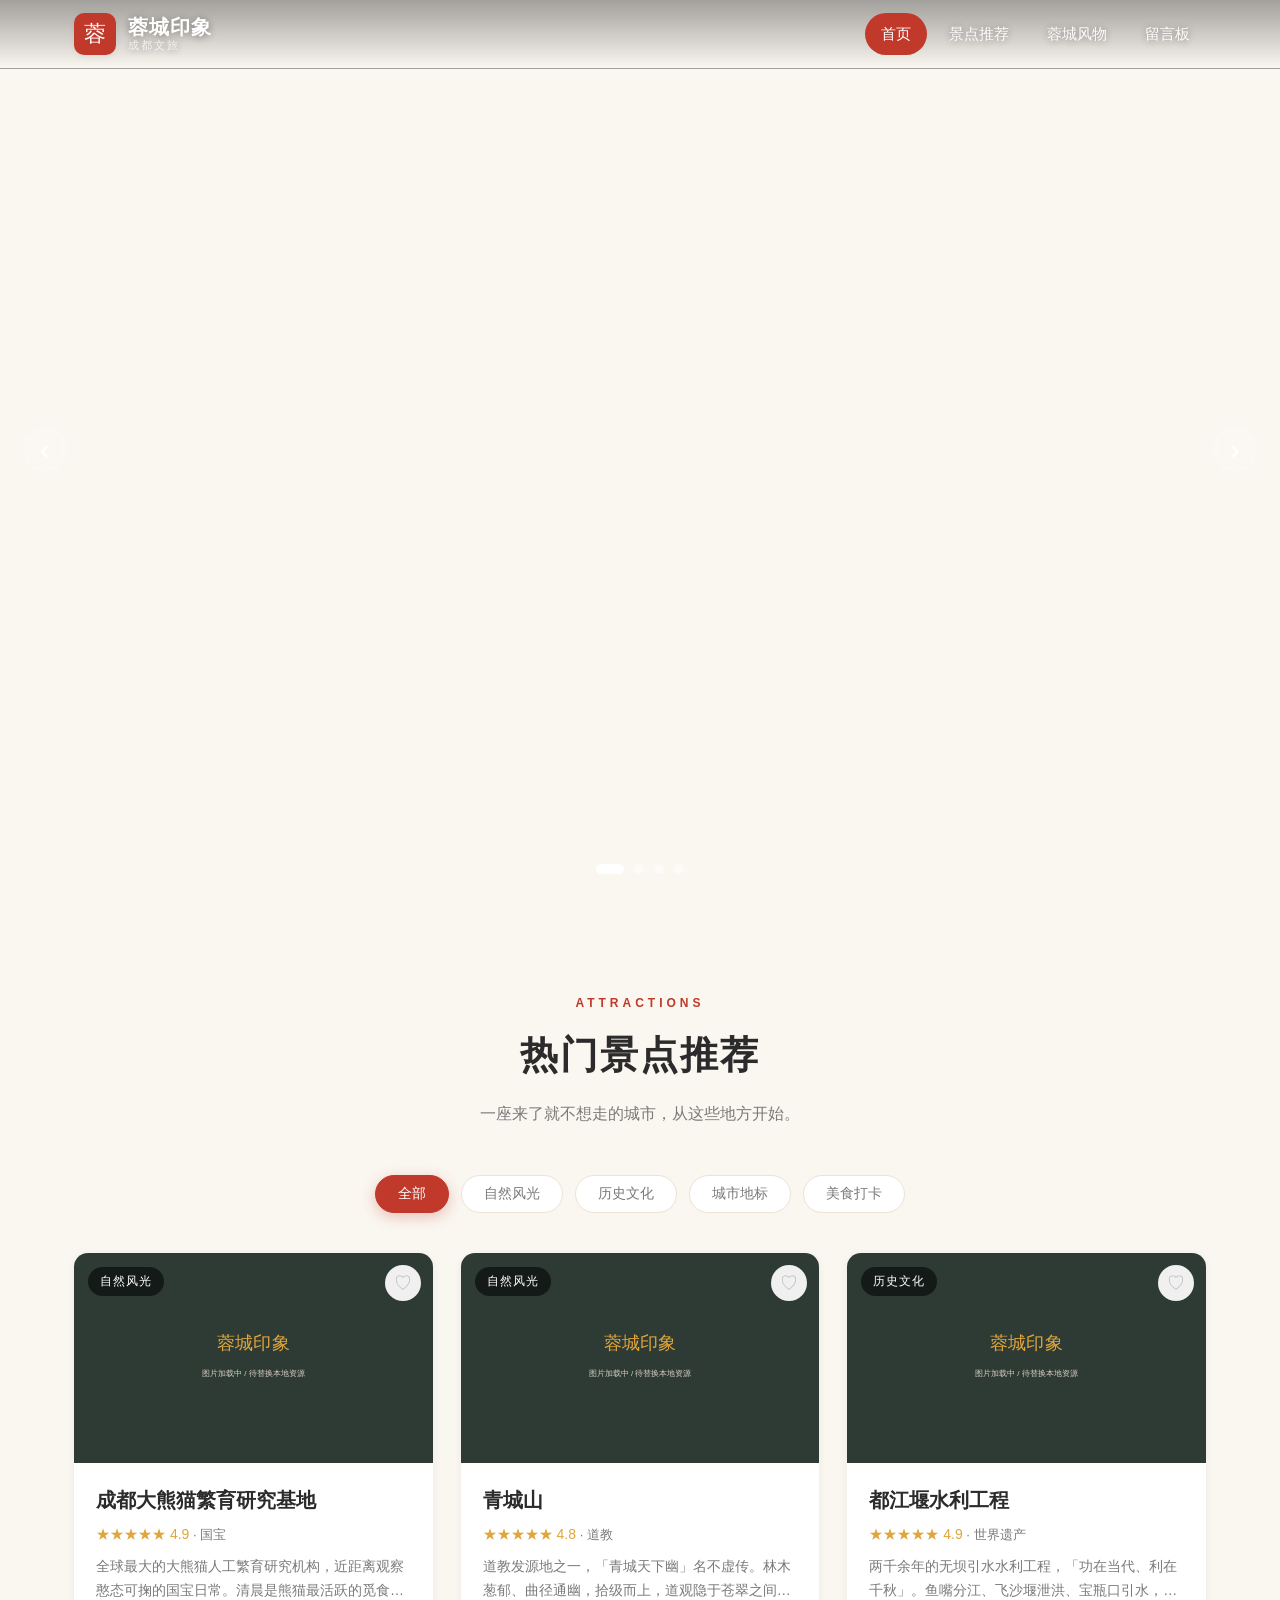
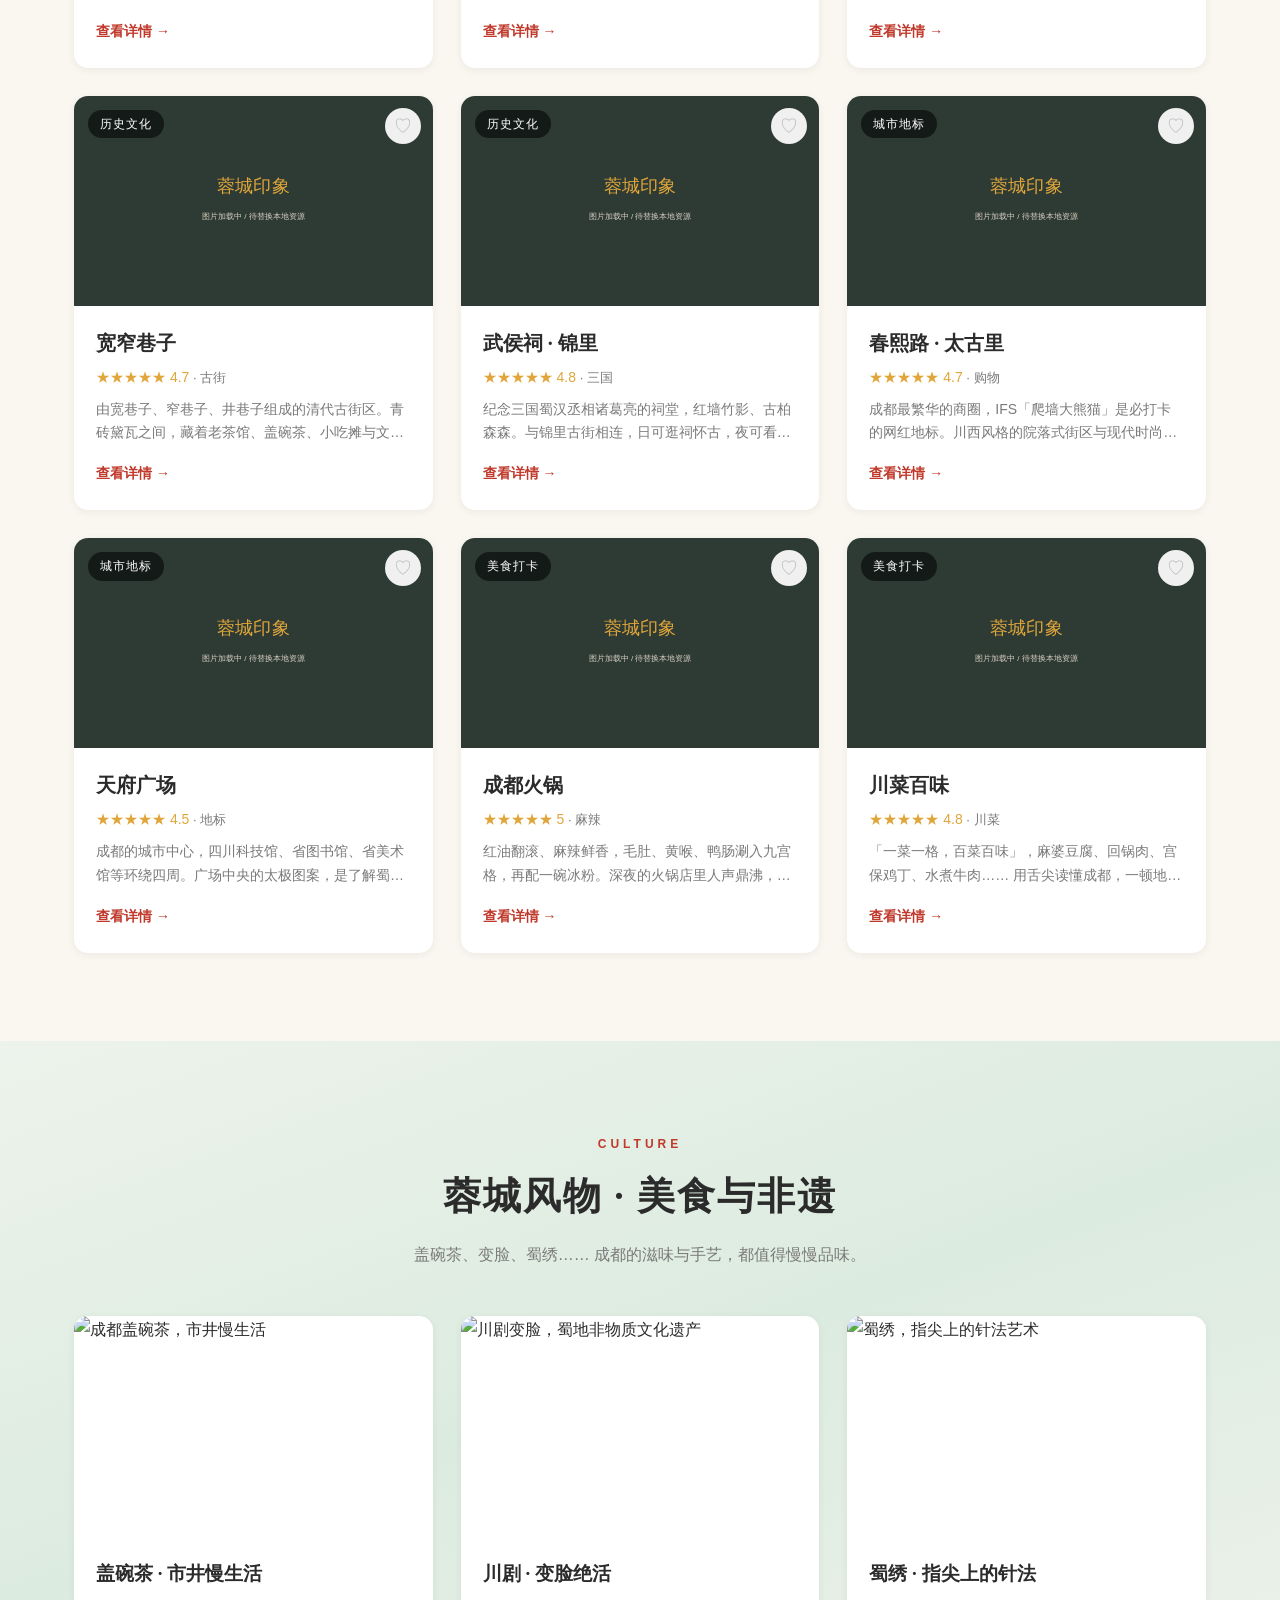
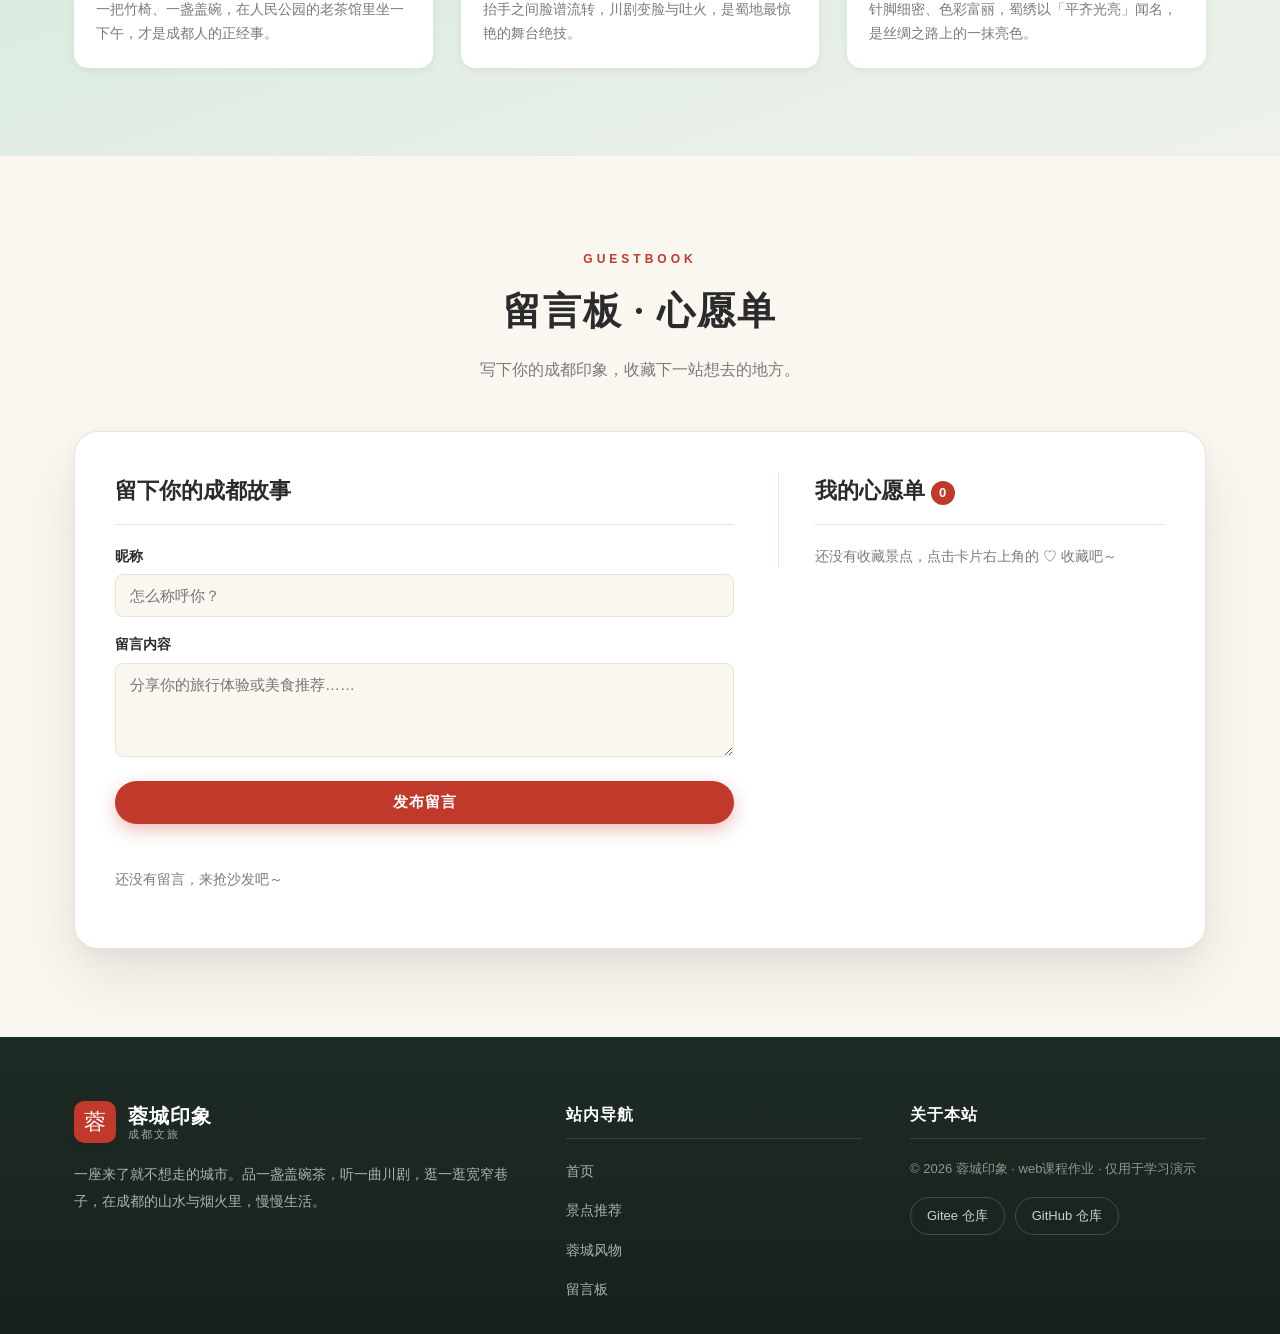
==== index.html @ 2c663677 "feat: 完成成都文旅探索网站全部功能 - HTML5 语义化骨架、全屏轮播、景点筛选、留言板区块 - CSS：变量 / Flexbox / Grid / @media 768px 响应式 / 悬停" ====
<!DOCTYPE html>
<html lang="zh-CN">
<head>
  <meta charset="UTF-8">
  <meta name="viewport" content="width=device-width, initial-scale=1.0">
  <meta name="description" content="成都文旅探索网站：一座来了就不想走的城市。景点推荐、蓉城风物、留言板与心愿单。">
  <title>蓉城印象 · 成都文旅探索</title>
  <link rel="stylesheet" href="css/style.css">
</head>
<body>

  <!-- ============ 页头 / 导航 ============ -->
  <header class="site-header">
    <div class="container header-inner">
      <a class="logo" href="#home">
        <span class="logo-mark">蓉</span>
        <span class="logo-text">蓉城印象<small>成都文旅</small></span>
      </a>

      <button class="nav-toggle" id="navToggle" aria-label="展开导航" aria-expanded="false">
        <span></span><span></span><span></span>
      </button>

      <nav class="site-nav" id="siteNav" aria-label="主导航">
        <ul class="nav-links">
          <li><a href="#home" class="nav-link active">首页</a></li>
          <li><a href="#attractions" class="nav-link">景点推荐</a></li>
          <li><a href="#culture" class="nav-link">蓉城风物</a></li>
          <li><a href="#guestbook" class="nav-link">留言板</a></li>
        </ul>
      </nav>
    </div>
  </header>

  <main>
    <!-- ============ 首页轮播图 ============ -->
    <section class="hero" id="home" aria-label="首页轮播">
      <div class="carousel" id="carousel">
        <div class="carousel-track" id="carouselTrack">

          <figure class="carousel-slide">
            <img src="https://images.unsplash.com/photo-1519681393784-d120267933ba?auto=format&fit=crop&w=1600&q=80" alt="巍峨雪山下的成都城市夜景">
            <figcaption class="carousel-caption">
              <span class="carousel-kicker">天府之国 · 雪山下的公园城市</span>
              <h2 class="carousel-title">雪山下的公园城市</h2>
              <p class="carousel-desc">推开窗是千年雪山，走出门是烟火人间。</p>
              <a href="#attractions" class="btn btn-primary">开始探索</a>
            </figcaption>
          </figure>

          <figure class="carousel-slide">
            <img src="https://images.unsplash.com/photo-1501785888041-af3ef285b470?auto=format&fit=crop&w=1600&q=80" alt="都江堰青城山的高山湖泊与葱郁山林">
            <figcaption class="carousel-caption">
              <span class="carousel-kicker">山水天府 · 都江堰 · 青城山</span>
              <h2 class="carousel-title">山水之间的千年智慧</h2>
              <p class="carousel-desc">都江堰泽被千里，青城山幽甲天下。</p>
              <a href="#attractions" class="btn btn-primary">查看景点</a>
            </figcaption>
          </figure>

          <figure class="carousel-slide">
            <img src="https://images.unsplash.com/photo-1477959858617-67f85cf4f1df?auto=format&fit=crop&w=1600&q=80" alt="现代成都都市天际线与林立高楼">
            <figcaption class="carousel-caption">
              <span class="carousel-kicker">现代都市 · 春熙路 · 太古里</span>
              <h2 class="carousel-title">传统与摩登的交汇</h2>
              <p class="carousel-desc">川西院落与玻璃幕墙，在一条街上相映成趣。</p>
              <a href="#culture" class="btn btn-primary">感受蓉城风物</a>
            </figcaption>
          </figure>

          <figure class="carousel-slide">
            <img src="https://images.unsplash.com/photo-1504674900247-0877df9cc836?auto=format&fit=crop&w=1600&q=80" alt="成都美食，麻辣鲜香的川菜盛宴">
            <figcaption class="carousel-caption">
              <span class="carousel-kicker">舌尖成都 · 火锅 · 川菜</span>
              <h2 class="carousel-title">麻辣鲜香，人间至味</h2>
              <p class="carousel-desc">一顿火锅，读懂一座城的热情。</p>
              <a href="#attractions" class="btn btn-primary">品味美食</a>
            </figcaption>
          </figure>

        </div>

        <button class="carousel-arrow prev" id="carouselPrev" aria-label="上一张">‹</button>
        <button class="carousel-arrow next" id="carouselNext" aria-label="下一张">›</button>
        <div class="carousel-dots" id="carouselDots" role="tablist" aria-label="轮播指示"></div>
      </div>
    </section>

    <!-- ============ 景点推荐（分类筛选） ============ -->
    <section class="attractions section" id="attractions">
      <div class="container">
        <div class="section-head reveal">
          <span class="section-eyebrow">ATTRACTIONS</span>
          <h2 class="section-title">热门景点推荐</h2>
          <p class="section-sub">一座来了就不想走的城市，从这些地方开始。</p>
        </div>

        <div class="filter-bar reveal" id="filterBar" role="group" aria-label="景点分类筛选">
          <button class="filter-btn active" data-filter="all">全部</button>
          <button class="filter-btn" data-filter="nature">自然风光</button>
          <button class="filter-btn" data-filter="history">历史文化</button>
          <button class="filter-btn" data-filter="landmark">城市地标</button>
          <button class="filter-btn" data-filter="food">美食打卡</button>
        </div>

        <div class="cards-grid" id="cardsGrid"><!-- 景点卡片由 JS 动态渲染 --></div>
      </div>
    </section>

    <!-- ============ 蓉城风物（美食 · 非遗） ============ -->
    <section class="culture section" id="culture">
      <div class="container">
        <div class="section-head reveal">
          <span class="section-eyebrow">CULTURE</span>
          <h2 class="section-title">蓉城风物 · 美食与非遗</h2>
          <p class="section-sub">盖碗茶、变脸、蜀绣…… 成都的滋味与手艺，都值得慢慢品味。</p>
        </div>

        <div class="culture-grid">
          <article class="culture-card reveal">
            <div class="culture-card-img">
              <img src="https://images.unsplash.com/photo-1544787219-7f47ccb76574?auto=format&fit=crop&w=800&q=80" alt="成都盖碗茶，市井慢生活">
            </div>
            <div class="culture-card-body">
              <h3>盖碗茶 · 市井慢生活</h3>
              <p>一把竹椅、一盏盖碗，在人民公园的老茶馆里坐一下午，才是成都人的正经事。</p>
            </div>
          </article>

          <article class="culture-card reveal">
            <div class="culture-card-img">
              <img src="https://images.unsplash.com/photo-1524169358666-79f22534bc6e?auto=format&fit=crop&w=800&q=80" alt="川剧变脸，蜀地非物质文化遗产">
            </div>
            <div class="culture-card-body">
              <h3>川剧 · 变脸绝活</h3>
              <p>抬手之间脸谱流转，川剧变脸与吐火，是蜀地最惊艳的舞台绝技。</p>
            </div>
          </article>

          <article class="culture-card reveal">
            <div class="culture-card-img">
              <img src="https://images.unsplash.com/photo-1528459801416-a9e53bbf4e17?auto=format&fit=crop&w=800&q=80" alt="蜀绣，指尖上的针法艺术">
            </div>
            <div class="culture-card-body">
              <h3>蜀绣 · 指尖上的针法</h3>
              <p>针脚细密、色彩富丽，蜀绣以「平齐光亮」闻名，是丝绸之路上的一抹亮色。</p>
            </div>
          </article>
        </div>
      </div>
    </section>

    <!-- ============ 留言板 & 心愿单 ============ -->
    <section class="guestbook section" id="guestbook">
      <div class="container">
        <div class="section-head reveal">
          <span class="section-eyebrow">GUESTBOOK</span>
          <h2 class="section-title">留言板 · 心愿单</h2>
          <p class="section-sub">写下你的成都印象，收藏下一站想去的地方。</p>
        </div>

        <div class="guestbook-card reveal">
        <div class="guestbook-grid">
          <!-- 留言板 -->
          <div class="guestbook-form-panel">
            <h3 class="panel-title">留下你的成都故事</h3>
            <form class="message-form" id="messageForm" novalidate>
              <div class="form-field">
                <label for="msgName">昵称</label>
                <input type="text" id="msgName" name="name" maxlength="16" placeholder="怎么称呼你？" required>
              </div>
              <div class="form-field">
                <label for="msgContent">留言内容</label>
                <textarea id="msgContent" name="content" rows="4" maxlength="200" placeholder="分享你的旅行体验或美食推荐……" required></textarea>
              </div>
              <button type="submit" class="btn btn-primary btn-block">发布留言</button>
            </form>

            <ul class="message-list" id="messageList"><!-- 留言由 JS 渲染 --></ul>
          </div>

          <!-- 心愿单 -->
          <aside class="wishlist-panel">
            <h3 class="panel-title">我的心愿单 <span class="wish-count" id="wishCount">0</span></h3>
            <p class="wish-empty" id="wishEmpty">还没有收藏景点，点击卡片右上角的 ♡ 收藏吧～</p>
            <ul class="wishlist-list" id="wishlistList"></ul>
          </aside>
        </div>
        </div>
      </div>
    </section>
  </main>

  <!-- ============ 页脚（三列 · 深墨绿） ============ -->
  <footer class="site-footer">
    <div class="container footer-grid">
      <!-- ① 左：品牌 Logo + 文化寄语 -->
      <div class="footer-col footer-brand">
        <a class="logo" href="#home">
          <span class="logo-mark">蓉</span>
          <span class="logo-text">蓉城印象<small>成都文旅</small></span>
        </a>
        <p class="footer-slogan">一座来了就不想走的城市。品一盏盖碗茶，听一曲川剧，逛一逛宽窄巷子，在成都的山水与烟火里，慢慢生活。</p>
      </div>

      <!-- ② 中：站内锚点快捷导航 -->
      <div class="footer-col">
        <h4 class="footer-col-title">站内导航</h4>
        <ul class="footer-links">
          <li><a href="#home">首页</a></li>
          <li><a href="#attractions">景点推荐</a></li>
          <li><a href="#culture">蓉城风物</a></li>
          <li><a href="#guestbook">留言板</a></li>
        </ul>
      </div>

      <!-- ③ 右：版权 / 作业声明 / 仓库链接 -->
      <div class="footer-col">
        <h4 class="footer-col-title">关于本站</h4>
        <p class="footer-copy">© 2026 蓉城印象 · web课程作业 · 仅用于学习演示</p>
        <div class="footer-repo">
          <!-- TODO：替换为你的真实仓库地址 -->
          <a href="https://gitee.com/你的用户名/chengdu-travel" target="_blank" rel="noopener">Gitee 仓库</a>
          <a href="https://github.com/你的用户名/chengdu-travel" target="_blank" rel="noopener">GitHub 仓库</a>
        </div>
      </div>
    </div>
  </footer>

  <!-- ============ 模态弹窗 ============ -->
  <div class="modal" id="modal" aria-hidden="true">
    <div class="modal-backdrop" id="modalBackdrop"></div>
    <div class="modal-dialog" role="dialog" aria-modal="true" aria-labelledby="modalTitle">
      <button class="modal-close" id="modalClose" aria-label="关闭详情">×</button>
      <img class="modal-img" id="modalImg" src="" alt="">
      <div class="modal-body">
        <span class="modal-category" id="modalCategory"></span>
        <h3 class="modal-title" id="modalTitle"></h3>
        <p class="modal-rating" id="modalRating"></p>
        <p class="modal-desc" id="modalDesc"></p>
        <div class="modal-tags" id="modalTags"></div>
        <button class="btn btn-primary" id="modalWish">♡ 加入心愿单</button>
      </div>
    </div>
  </div>

  <button class="back-to-top" id="backToTop" aria-label="回到顶部">↑</button>

  <script src="js/main.js"></script>
</body>
</html>
---- css/style.css ----
/* ============================================================
   蓉城印象 · 成都文旅探索网站 —— 全局样式
   技术点：CSS 变量 / Flexbox / Grid / 媒体查询响应式 / 过渡动画
   ============================================================ */

/* ---------- 设计变量 ---------- */
:root {
  /* 色彩 */
  --color-primary:       #c0392b;   /* 川红 */
  --color-primary-dark:  #a32c20;
  --color-accent:        #2e7d5b;   /* 竹绿 / 青城 */
  --color-gold:          #e0a63b;   /* 鎏金 */
  --color-bg:            #faf6f0;   /* 米白 */
  --color-surface:       #ffffff;
  --color-text:          #2b2b2b;
  --color-text-muted:    #7a7a7a;
  --color-border:        #ece3d6;

  /* 字体 */
  --font-serif: Georgia, "Songti SC", "STSong", "SimSun", serif;
  --font-sans:  -apple-system, "PingFang SC", "Microsoft YaHei", "Helvetica Neue", Arial, sans-serif;

  /* 尺寸 */
  --container: 1180px;
  --radius:    14px;
  --radius-sm: 8px;

  /* 阴影 */
  --shadow-sm: 0 2px 8px rgba(0, 0, 0, 0.06);
  --shadow-md: 0 8px 28px rgba(0, 0, 0, 0.10);
  --shadow-lg: 0 16px 48px rgba(0, 0, 0, 0.16);

  /* 过渡 */
  --ease: cubic-bezier(0.4, 0, 0.2, 1);
}

/* ---------- 基础重置 ---------- */
* { margin: 0; padding: 0; box-sizing: border-box; }

html { scroll-behavior: smooth; }

body {
  font-family: var(--font-sans);
  color: var(--color-text);
  background: var(--color-bg);
  line-height: 1.7;
  -webkit-font-smoothing: antialiased;
}

img { display: block; max-width: 100%; }

a { color: inherit; text-decoration: none; }

ul { list-style: none; }

button { font-family: inherit; cursor: pointer; border: none; background: none; }

/* 容器 */
.container {
  width: 100%;
  max-width: var(--container);
  margin: 0 auto;
  padding: 0 24px;
}

/* ============================================================
   页头导航
   ============================================================ */
.site-header {
  position: fixed;
  top: 0;
  left: 0;
  right: 0;
  z-index: 100;
  /* 透明导航：顶部暗色渐隐遮罩，保证轮播图上的白色文字可读 */
  background: linear-gradient(180deg, rgba(0, 0, 0, 0.35) 0%, rgba(0, 0, 0, 0) 100%);
  border-bottom: 1px solid transparent;
  transition: background 0.3s var(--ease), border-color 0.3s var(--ease), box-shadow 0.3s var(--ease);
}
.site-header.scrolled {
  background: rgba(255, 255, 255, 0.94);
  backdrop-filter: blur(10px);
  border-bottom-color: var(--color-border);
  box-shadow: 0 2px 18px rgba(0, 0, 0, 0.08);
}

.header-inner {
  display: flex;
  align-items: center;
  justify-content: space-between;
  height: 68px;
}

.logo {
  display: flex;
  align-items: center;
  gap: 12px;
}

.logo-mark {
  display: grid;
  place-items: center;
  width: 42px;
  height: 42px;
  border-radius: 10px;
  background: var(--color-primary);
  color: #fff;
  font-family: var(--font-serif);
  font-size: 22px;
  box-shadow: var(--shadow-sm);
}

.logo-text {
  display: flex;
  flex-direction: column;
  font-family: var(--font-serif);
  font-size: 20px;
  font-weight: 700;
  letter-spacing: 1px;
  line-height: 1.2;
  color: #fff; /* 透明页头在轮播图上显示白色 */
  transition: color 0.3s var(--ease);
}
.logo-text small {
  font-family: var(--font-sans);
  font-size: 11px;
  font-weight: 400;
  color: rgba(255, 255, 255, 0.75);
  letter-spacing: 2px;
  transition: color 0.3s var(--ease);
}
.site-header .logo-text { text-shadow: 0 1px 8px rgba(0, 0, 0, 0.4); }
.site-header.scrolled .logo-text { color: var(--color-text); text-shadow: none; }
.site-header.scrolled .logo-text small { color: var(--color-text-muted); }

.nav-links {
  display: flex;
  gap: 6px;
}

.nav-link {
  display: inline-block;
  padding: 8px 16px;
  border-radius: 999px;
  font-size: 15px;
  color: rgba(255, 255, 255, 0.95);
  text-shadow: 0 1px 8px rgba(0, 0, 0, 0.4);
  transition: color 0.25s var(--ease), background 0.25s var(--ease), text-shadow 0.25s var(--ease);
}
.nav-link:hover { color: var(--color-gold); }
.site-header.scrolled .nav-link { color: var(--color-text); text-shadow: none; }
.site-header.scrolled .nav-link:hover { color: var(--color-primary); }
.nav-link.active {
  color: #fff;
  background: var(--color-primary);
  text-shadow: none;
}

/* 汉堡按钮（移动端） */
.nav-toggle {
  display: none;
  flex-direction: column;
  gap: 5px;
  padding: 8px;
}
.nav-toggle span {
  display: block;
  width: 22px;
  height: 2px;
  background: #fff; /* 透明页头上汉堡线条为白色 */
  border-radius: 2px;
  transition: transform 0.3s var(--ease), opacity 0.3s var(--ease);
}
.site-header.scrolled .nav-toggle span { background: var(--color-text); }
.nav-toggle.open span:nth-child(1) { transform: translateY(7px) rotate(45deg); }
.nav-toggle.open span:nth-child(2) { opacity: 0; }
.nav-toggle.open span:nth-child(3) { transform: translateY(-7px) rotate(-45deg); }

/* ============================================================
   轮播图
   ============================================================ */
.hero { position: relative; }

.carousel {
  position: relative;
  height: 100vh;
  height: 100svh; /* 移动端地址栏动态高度适配 */
  overflow: hidden;
}

.carousel-track,
.carousel-slide,
.carousel-slide img {
  position: absolute;
  inset: 0;
  width: 100%;
  height: 100%;
}

.carousel-slide { opacity: 0; transition: opacity 0.9s var(--ease); }
.carousel-slide.active { opacity: 1; }

.carousel-slide img { object-fit: cover; }

.carousel-slide::after {
  content: "";
  position: absolute;
  inset: 0;
  background: linear-gradient(180deg, rgba(0,0,0,0.15) 0%, rgba(0,0,0,0.05) 40%, rgba(0,0,0,0.55) 100%);
}

.carousel-caption {
  position: absolute;
  z-index: 2;
  left: 50%;
  bottom: 12%;
  transform: translateX(-50%);
  width: min(720px, 90%);
  text-align: center;
  color: #fff;
}

.carousel-kicker {
  display: inline-block;
  padding: 6px 16px;
  border: 1px solid rgba(255, 255, 255, 0.5);
  border-radius: 999px;
  font-size: 13px;
  letter-spacing: 3px;
  margin-bottom: 16px;
  backdrop-filter: blur(4px);
}

.carousel-title {
  font-family: var(--font-serif);
  font-size: clamp(28px, 5vw, 48px);
  font-weight: 700;
  letter-spacing: 2px;
  text-shadow: 0 2px 20px rgba(0, 0, 0, 0.4);
  margin-bottom: 10px;
}

.carousel-desc {
  font-size: clamp(14px, 2vw, 17px);
  opacity: 0.92;
  margin-bottom: 24px;
}

.carousel-arrow {
  position: absolute;
  top: 50%;
  transform: translateY(-50%);
  z-index: 3;
  width: 46px;
  height: 46px;
  border-radius: 50%;
  background: rgba(255, 255, 255, 0.22);
  color: #fff;
  font-size: 28px;
  line-height: 1;
  display: grid;
  place-items: center;
  transition: background 0.25s var(--ease);
  backdrop-filter: blur(4px);
}
.carousel-arrow:hover { background: rgba(255, 255, 255, 0.4); }
.carousel-arrow.prev { left: 22px; }
.carousel-arrow.next { right: 22px; }

.carousel-dots {
  position: absolute;
  z-index: 3;
  left: 50%;
  bottom: 26px;
  transform: translateX(-50%);
  display: flex;
  gap: 10px;
}
.carousel-dot {
  width: 10px;
  height: 10px;
  border-radius: 999px;
  background: rgba(255, 255, 255, 0.55);
  transition: width 0.3s var(--ease), background 0.3s var(--ease);
}
.carousel-dot.active { width: 28px; background: #fff; }

/* ============================================================
   按钮 / 区块标题
   ============================================================ */
.btn {
  display: inline-block;
  padding: 12px 30px;
  border-radius: 999px;
  font-size: 15px;
  font-weight: 600;
  letter-spacing: 1px;
  transition: transform 0.25s var(--ease), box-shadow 0.25s var(--ease), background 0.25s var(--ease);
}
.btn-primary {
  background: var(--color-primary);
  color: #fff;
  box-shadow: 0 6px 18px rgba(192, 57, 43, 0.32);
}
.btn-primary:hover { background: var(--color-primary-dark); transform: translateY(-2px); }
.btn-block { width: 100%; }

.section { padding: 88px 0; }

/* 锚点跳转偏移：避免固定页头遮挡区块标题 */
section[id] { scroll-margin-top: 80px; }

.section-head { text-align: center; margin-bottom: 48px; }

.section-eyebrow {
  display: inline-block;
  font-size: 12px;
  letter-spacing: 4px;
  color: var(--color-primary);
  font-weight: 700;
  margin-bottom: 10px;
}

.section-title {
  font-family: var(--font-serif);
  font-size: clamp(26px, 4vw, 38px);
  letter-spacing: 2px;
  margin-bottom: 12px;
}

.section-sub { color: var(--color-text-muted); }

/* ============================================================
   筛选栏
   ============================================================ */
.filter-bar {
  display: flex;
  flex-wrap: wrap;
  justify-content: center;
  gap: 12px;
  margin-bottom: 40px;
}

.filter-btn {
  padding: 9px 22px;
  border-radius: 999px;
  border: 1px solid var(--color-border);
  background: var(--color-surface);
  font-size: 14px;
  color: var(--color-text-muted);
  transition: all 0.25s var(--ease);
}
.filter-btn:hover { border-color: var(--color-primary); color: var(--color-primary); }
.filter-btn.active {
  background: var(--color-primary);
  border-color: var(--color-primary);
  color: #fff;
  box-shadow: 0 4px 14px rgba(192, 57, 43, 0.28);
}

/* ============================================================
   景点卡片网格
   ============================================================ */
.cards-grid {
  display: grid;
  grid-template-columns: repeat(3, 1fr);
  gap: 28px;
}

.card {
  position: relative;
  background: var(--color-surface);
  border-radius: var(--radius);
  overflow: hidden;
  box-shadow: var(--shadow-sm);
  transition: transform 0.35s var(--ease), box-shadow 0.35s var(--ease);
}
.card:hover { transform: translateY(-6px); box-shadow: var(--shadow-md); }

.card-media {
  position: relative;
  height: 210px;
  overflow: hidden;
}
.card-media img {
  width: 100%;
  height: 100%;
  object-fit: cover;
  transition: transform 0.5s var(--ease);
}
.card:hover .card-media img { transform: scale(1.08); }

.card-category {
  position: absolute;
  top: 14px;
  left: 14px;
  padding: 4px 12px;
  border-radius: 999px;
  background: rgba(0, 0, 0, 0.55);
  color: #fff;
  font-size: 12px;
  letter-spacing: 1px;
  backdrop-filter: blur(4px);
}

.card-wish {
  position: absolute;
  top: 12px;
  right: 12px;
  width: 36px;
  height: 36px;
  border-radius: 50%;
  background: rgba(255, 255, 255, 0.92);
  color: #bbb;
  font-size: 18px;
  display: grid;
  place-items: center;
  transition: color 0.25s var(--ease), transform 0.25s var(--ease);
}
.card-wish:hover { transform: scale(1.12); }
.card-wish.favorited { color: var(--color-primary); }

/* 爱心收藏心跳动画（JS 点击时加 .heart-pop 触发） */
@keyframes heartPop {
  0%   { transform: scale(1); }
  40%  { transform: scale(1.25); }
  70%  { transform: scale(0.9); }
  100% { transform: scale(1); }
}
.card-wish.heart-pop { animation: heartPop 0.45s var(--ease); }

.card-body { padding: 20px 22px 24px; }

.card-title {
  font-family: var(--font-serif);
  font-size: 20px;
  margin-bottom: 6px;
}

.card-rating { color: var(--color-gold); font-size: 14px; margin-bottom: 8px; }
.card-rating span { color: var(--color-text-muted); font-family: var(--font-sans); font-size: 13px; }

.card-desc {
  color: var(--color-text-muted);
  font-size: 14px;
  display: -webkit-box;
  -webkit-line-clamp: 2;
  -webkit-box-orient: vertical;
  overflow: hidden;
  margin-bottom: 14px;
}

.card-more {
  font-size: 14px;
  font-weight: 600;
  color: var(--color-primary);
}
.card-more::after { content: " →"; transition: transform 0.25s var(--ease); }
.card:hover .card-more::after { transform: translateX(4px); }

/* 卡片隐藏（筛选时） */
.card.hidden-card { display: none; }

/* ============================================================
   蓉城风物
   ============================================================ */
/* 蓉城风物：淡竹青微渐变背景，打破全站米白单调 */
.culture {
  background: linear-gradient(160deg, #edf3ec 0%, #dcebe0 48%, #eef2ea 100%);
}

.culture-grid {
  display: grid;
  grid-template-columns: repeat(3, 1fr);
  gap: 28px;
}

.culture-card {
  background: var(--color-surface);
  border-radius: var(--radius);
  overflow: hidden;
  box-shadow: var(--shadow-sm);
  transition: transform 0.35s var(--ease), box-shadow 0.35s var(--ease);
}
.culture-card:hover { transform: translateY(-6px); box-shadow: var(--shadow-md); }

.culture-card-img { height: 220px; overflow: hidden; }
.culture-card-img img { width: 100%; height: 100%; object-fit: cover; transition: transform 0.5s var(--ease); }
.culture-card:hover .culture-card-img img { transform: scale(1.08); }

.culture-card-body { padding: 22px; }
.culture-card-body h3 { font-family: var(--font-serif); font-size: 19px; margin-bottom: 8px; }
.culture-card-body p { color: var(--color-text-muted); font-size: 14px; }

/* ============================================================
   留言板 & 心愿单
   ============================================================ */
/* 外层大容器卡片：圆角 + 柔和浮层阴影，增强层次感 */
.guestbook-card {
  background: var(--color-surface);
  border: 1px solid var(--color-border);
  border-radius: 24px;
  padding: 40px;
  box-shadow: 0 30px 60px rgba(0, 0, 0, 0.08), 0 8px 20px rgba(0, 0, 0, 0.04);
}

.guestbook-grid {
  display: grid;
  grid-template-columns: 1.6fr 1fr;
  gap: 44px;
  align-items: start;
}

.panel-title {
  font-family: var(--font-serif);
  font-size: 22px;
  margin-bottom: 20px;
  padding-bottom: 14px;
  border-bottom: 1px solid var(--color-border);
}

/* 内层面板改为透明，由外层大卡片统一承载背景 */
.guestbook-form-panel,
.wishlist-panel {
  background: transparent;
  padding: 0;
  box-shadow: none;
}

.wishlist-panel {
  padding-left: 36px;
  border-left: 1px solid var(--color-border);
}

.message-form { margin-bottom: 28px; }

.form-field { margin-bottom: 16px; }
.form-field label { display: block; font-size: 14px; font-weight: 600; margin-bottom: 6px; }

.form-field input,
.form-field textarea {
  width: 100%;
  padding: 12px 14px;
  border: 1px solid var(--color-border);
  border-radius: var(--radius-sm);
  font-family: inherit;
  font-size: 15px;
  background: var(--color-bg);
  transition: border-color 0.25s var(--ease), box-shadow 0.25s var(--ease);
  resize: vertical;
}
.form-field input:focus,
.form-field textarea:focus {
  outline: none;
  border-color: var(--color-primary);
  box-shadow: 0 0 0 3px rgba(192, 57, 43, 0.12);
}

/* 留言列表 */
.message-item {
  display: flex;
  gap: 14px;
  padding: 16px 0;
  border-bottom: 1px dashed var(--color-border);
}
.message-item:last-child { border-bottom: none; }

.message-avatar {
  flex: none;
  width: 42px;
  height: 42px;
  border-radius: 50%;
  background: var(--color-accent);
  color: #fff;
  display: grid;
  place-items: center;
  font-family: var(--font-serif);
  font-size: 18px;
}

.message-content { flex: 1; min-width: 0; }
.message-head { display: flex; align-items: center; gap: 10px; margin-bottom: 4px; }
.message-name { font-weight: 700; font-size: 15px; }
.message-time { font-size: 12px; color: var(--color-text-muted); }
.message-text { font-size: 14px; color: var(--color-text); word-break: break-word; }

.message-del {
  flex: none;
  align-self: flex-start;
  color: #ccc;
  font-size: 13px;
  transition: color 0.25s var(--ease);
}
.message-del:hover { color: var(--color-primary); }

/* 心愿单 */
.wish-count {
  display: inline-grid;
  place-items: center;
  min-width: 24px;
  height: 24px;
  padding: 0 6px;
  border-radius: 999px;
  background: var(--color-primary);
  color: #fff;
  font-size: 13px;
  font-family: var(--font-sans);
  vertical-align: middle;
}

.wish-empty { color: var(--color-text-muted); font-size: 14px; }

.wish-item {
  display: flex;
  align-items: center;
  gap: 12px;
  padding: 12px 0;
  border-bottom: 1px dashed var(--color-border);
}
.wish-item:last-child { border-bottom: none; }

.wish-thumb {
  flex: none;
  width: 54px;
  height: 54px;
  border-radius: var(--radius-sm);
  object-fit: cover;
}

.wish-info { flex: 1; min-width: 0; }
.wish-name { font-weight: 600; font-size: 15px; }
.wish-cat { font-size: 12px; color: var(--color-text-muted); }

.wish-remove { color: #ccc; font-size: 13px; transition: color 0.25s var(--ease); }
.wish-remove:hover { color: var(--color-primary); }

/* ============================================================
   模态弹窗
   ============================================================ */
.modal {
  position: fixed;
  inset: 0;
  z-index: 200;
  display: grid;
  place-items: center;
  padding: 24px;
  visibility: hidden;
  opacity: 0;
  transition: opacity 0.3s var(--ease), visibility 0.3s var(--ease);
}
.modal.open { visibility: visible; opacity: 1; }

.modal-backdrop {
  position: absolute;
  inset: 0;
  background: rgba(0, 0, 0, 0.55);
  backdrop-filter: blur(3px);
}

.modal-dialog {
  position: relative;
  z-index: 1;
  width: min(560px, 100%);
  max-height: 86vh;
  overflow-y: auto;
  background: var(--color-surface);
  border-radius: var(--radius);
  box-shadow: var(--shadow-lg);
  transform: translateY(24px) scale(0.97);
  transition: transform 0.35s var(--ease);
}
.modal.open .modal-dialog { transform: translateY(0) scale(1); }

.modal-close {
  position: absolute;
  top: 12px;
  right: 12px;
  z-index: 2;
  width: 38px;
  height: 38px;
  border-radius: 50%;
  background: rgba(0, 0, 0, 0.45);
  color: #fff;
  font-size: 24px;
  line-height: 1;
  display: grid;
  place-items: center;
  transition: background 0.25s var(--ease);
}
.modal-close:hover { background: var(--color-primary); }

.modal-img { width: 100%; height: 260px; object-fit: cover; }

.modal-body { padding: 24px 28px 28px; }

.modal-category {
  display: inline-block;
  padding: 3px 12px;
  border-radius: 999px;
  background: rgba(192, 57, 43, 0.1);
  color: var(--color-primary);
  font-size: 12px;
  letter-spacing: 1px;
  margin-bottom: 10px;
}

.modal-title { font-family: var(--font-serif); font-size: 26px; margin-bottom: 6px; }
.modal-rating { color: var(--color-gold); font-size: 15px; margin-bottom: 14px; }
.modal-desc { color: var(--color-text-muted); font-size: 15px; margin-bottom: 18px; }

.modal-tags { display: flex; flex-wrap: wrap; gap: 8px; margin-bottom: 20px; }
.modal-tag {
  padding: 4px 14px;
  border-radius: 999px;
  background: var(--color-bg);
  border: 1px solid var(--color-border);
  font-size: 13px;
  color: var(--color-text-muted);
}

/* ============================================================
   页脚 / 回到顶部
   ============================================================ */
/* 沉稳深墨绿页脚（三列布局） */
.site-footer {
  background: linear-gradient(180deg, #1e2b24 0%, #17211c 100%);
  color: #c9d3cd;
  padding: 64px 0 32px;
}

.footer-grid {
  display: grid;
  grid-template-columns: 1.5fr 1fr 1fr;
  gap: 48px;
}

.footer-brand { display: flex; flex-direction: column; gap: 18px; }
.footer-brand .logo-text { color: #fff; }
.footer-brand .logo-text small { color: rgba(255, 255, 255, 0.6); }
.footer-slogan { font-size: 14px; line-height: 1.9; color: #a8b5ad; }

.footer-col-title {
  font-family: var(--font-serif);
  font-size: 16px;
  letter-spacing: 1px;
  color: #fff;
  margin-bottom: 18px;
  padding-bottom: 10px;
  border-bottom: 1px solid rgba(255, 255, 255, 0.12);
}

.footer-links { display: flex; flex-direction: column; gap: 12px; }
.footer-links a {
  font-size: 14px;
  color: #a8b5ad;
  transition: color 0.25s var(--ease), transform 0.25s var(--ease);
}
.footer-links a:hover { color: var(--color-gold); transform: translateX(4px); }

.footer-copy { font-size: 13px; color: #8b988f; line-height: 1.8; margin-bottom: 16px; }

.footer-repo { display: flex; flex-wrap: wrap; gap: 10px; }
.footer-repo a {
  display: inline-block;
  padding: 7px 16px;
  border: 1px solid rgba(255, 255, 255, 0.18);
  border-radius: 999px;
  font-size: 13px;
  color: #c9d3cd;
  transition: all 0.25s var(--ease);
}
.footer-repo a:hover {
  background: var(--color-gold);
  border-color: var(--color-gold);
  color: #1e2b24;
}

.back-to-top {
  position: fixed;
  right: 24px;
  bottom: 24px;
  z-index: 150;
  width: 46px;
  height: 46px;
  border-radius: 50%;
  background: var(--color-primary);
  color: #fff;
  font-size: 20px;
  display: grid;
  place-items: center;
  box-shadow: var(--shadow-md);
  opacity: 0;
  visibility: hidden;
  transform: translateY(12px);
  transition: all 0.3s var(--ease);
}
.back-to-top.show { opacity: 1; visibility: visible; transform: translateY(0); }
.back-to-top:hover { background: var(--color-primary-dark); }

/* ============================================================
   滚动淡入动效（配合 IntersectionObserver，.js 前缀保证无 JS 时内容可见）
   ============================================================ */
.js .reveal {
  opacity: 0;
  transform: translateY(30px);
  transition: opacity 0.7s var(--ease), transform 0.7s var(--ease);
}
.js .reveal.visible {
  opacity: 1;
  transform: none;
}
@media (prefers-reduced-motion: reduce) {
  .js .reveal { opacity: 1; transform: none; transition: none; }
}

/* ============================================================
   响应式适配（@media max-width: 768px）
   ============================================================ */
@media (max-width: 768px) {
  .container { padding: 0 18px; }
  .section { padding: 56px 0; }

  /* 导航 → 汉堡菜单 */
  .nav-toggle { display: flex; }

  .site-nav {
    position: absolute;
    top: 68px;
    left: 0;
    right: 0;
    background: var(--color-surface);
    border-bottom: 1px solid var(--color-border);
    box-shadow: var(--shadow-md);
    max-height: 0;
    overflow: hidden;
    transition: max-height 0.35s var(--ease);
  }
  .site-nav.open { max-height: 320px; }
  .nav-links { flex-direction: column; padding: 12px 18px; gap: 4px; }
  .nav-link { display: block; padding: 12px 16px; }
  .nav-link.active { border-radius: 10px; }

  /* 移动端下拉面板为实色，导航文字切回深色 */
  .site-nav .nav-link { color: var(--color-text); text-shadow: none; }
  .site-nav .nav-link:hover { color: var(--color-primary); }
  .site-nav .nav-link.active { color: #fff; }

  /* 轮播（移动端保持全屏贴顶） */
  .carousel { height: 100svh; }
  .carousel-arrow { width: 38px; height: 38px; font-size: 22px; }
  .carousel-arrow.prev { left: 12px; }
  .carousel-arrow.next { right: 12px; }

  /* 网格 → 单列 */
  .cards-grid,
  .culture-grid { grid-template-columns: 1fr; gap: 20px; }

  .card-media { height: 190px; }
  .culture-card-img { height: 200px; }

  /* 留言板/心愿单 → 单列 */
  .guestbook-grid { grid-template-columns: 1fr; gap: 28px; }
  .guestbook-card { padding: 24px 18px; }
  .wishlist-panel { padding-left: 0; border-left: none; }

  /* 页脚 → 单列 */
  .footer-grid { grid-template-columns: 1fr; gap: 32px; }

  .modal-dialog { max-height: 92vh; }
  .modal-img { height: 200px; }
  .modal-body { padding: 20px 20px 24px; }
}
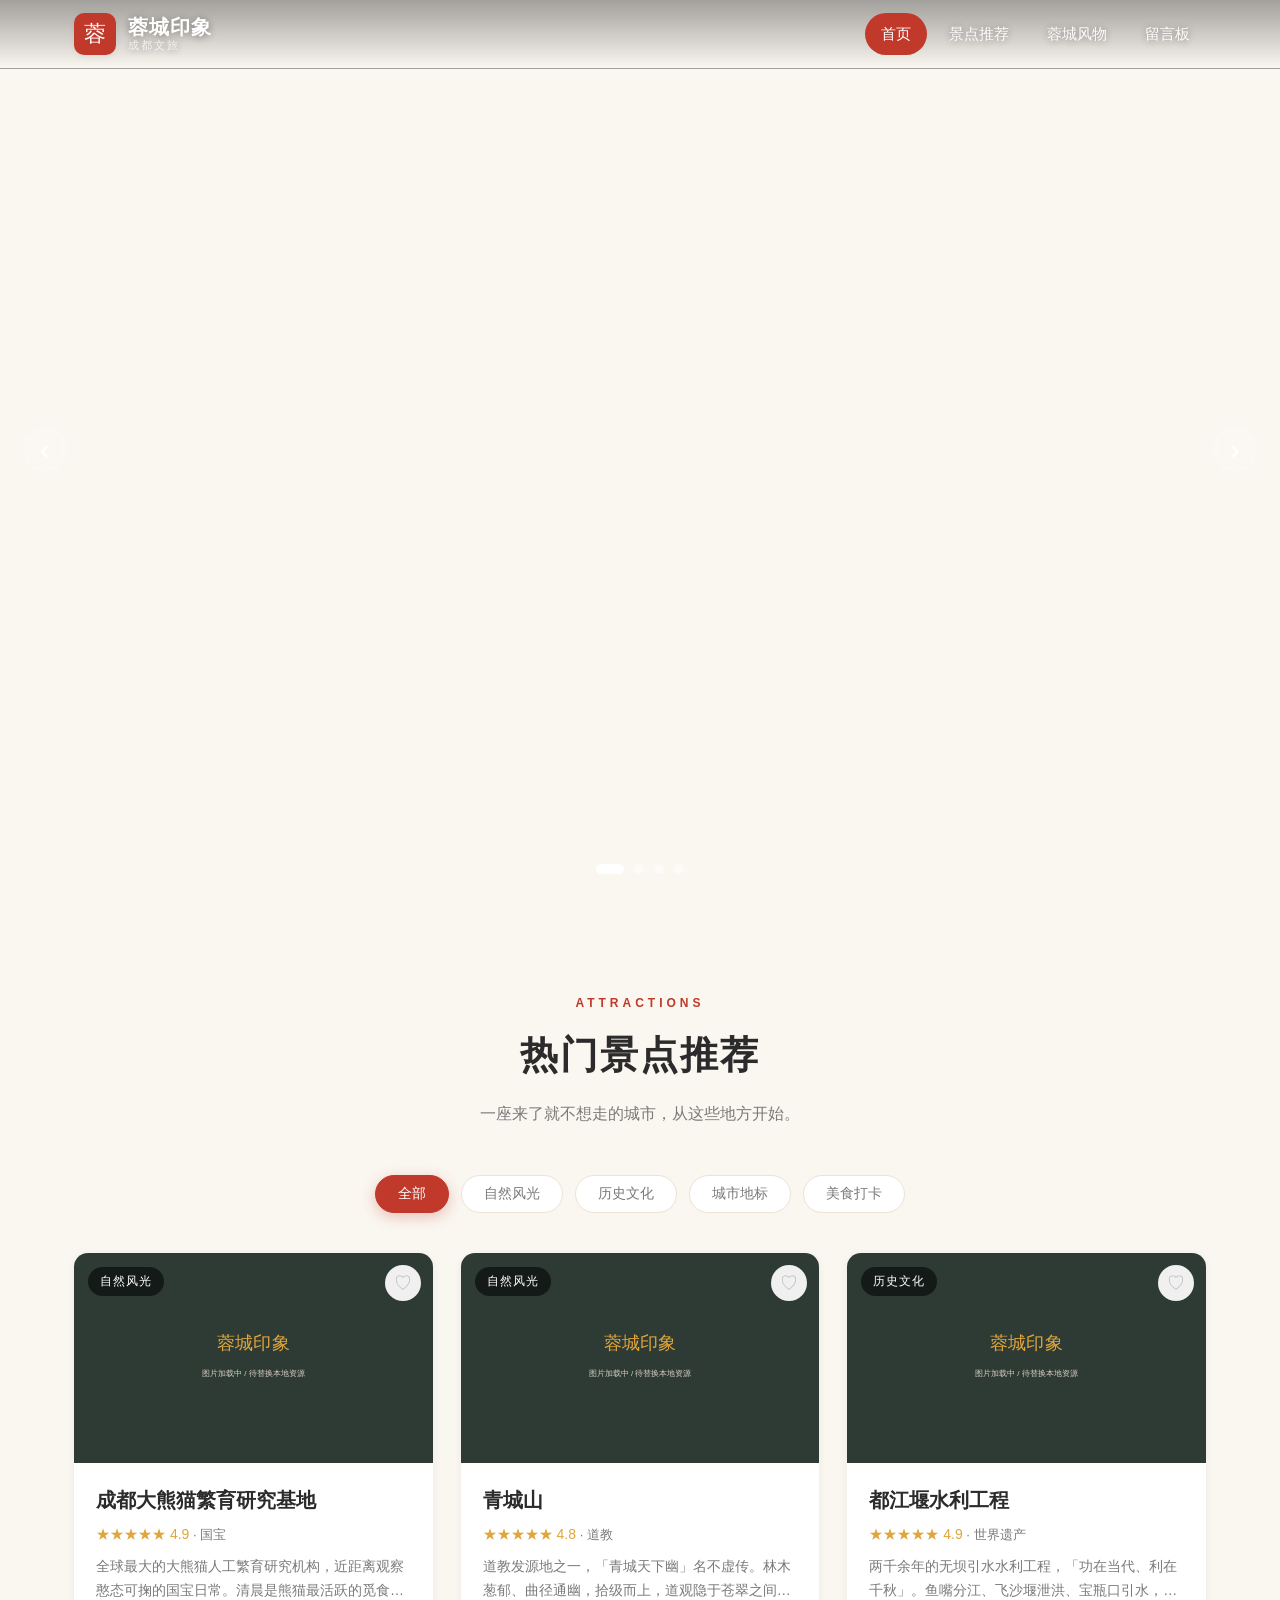
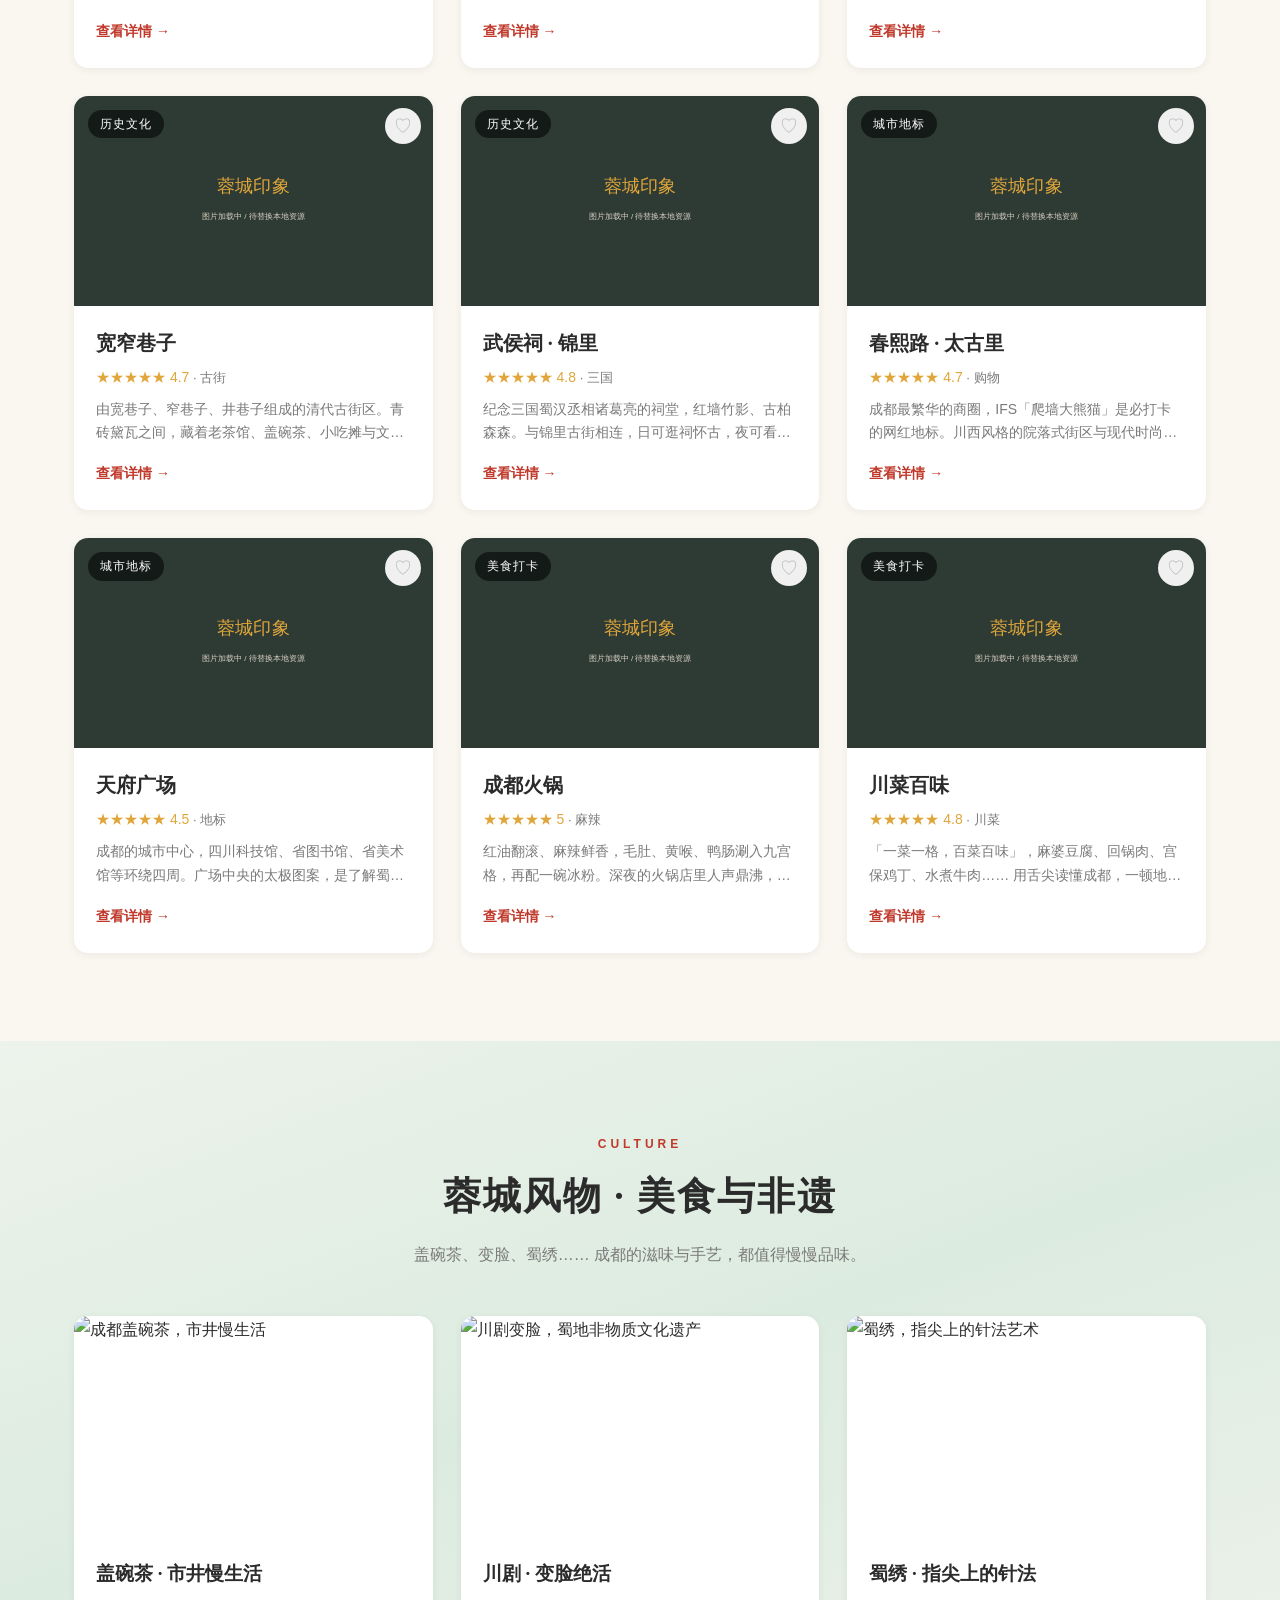
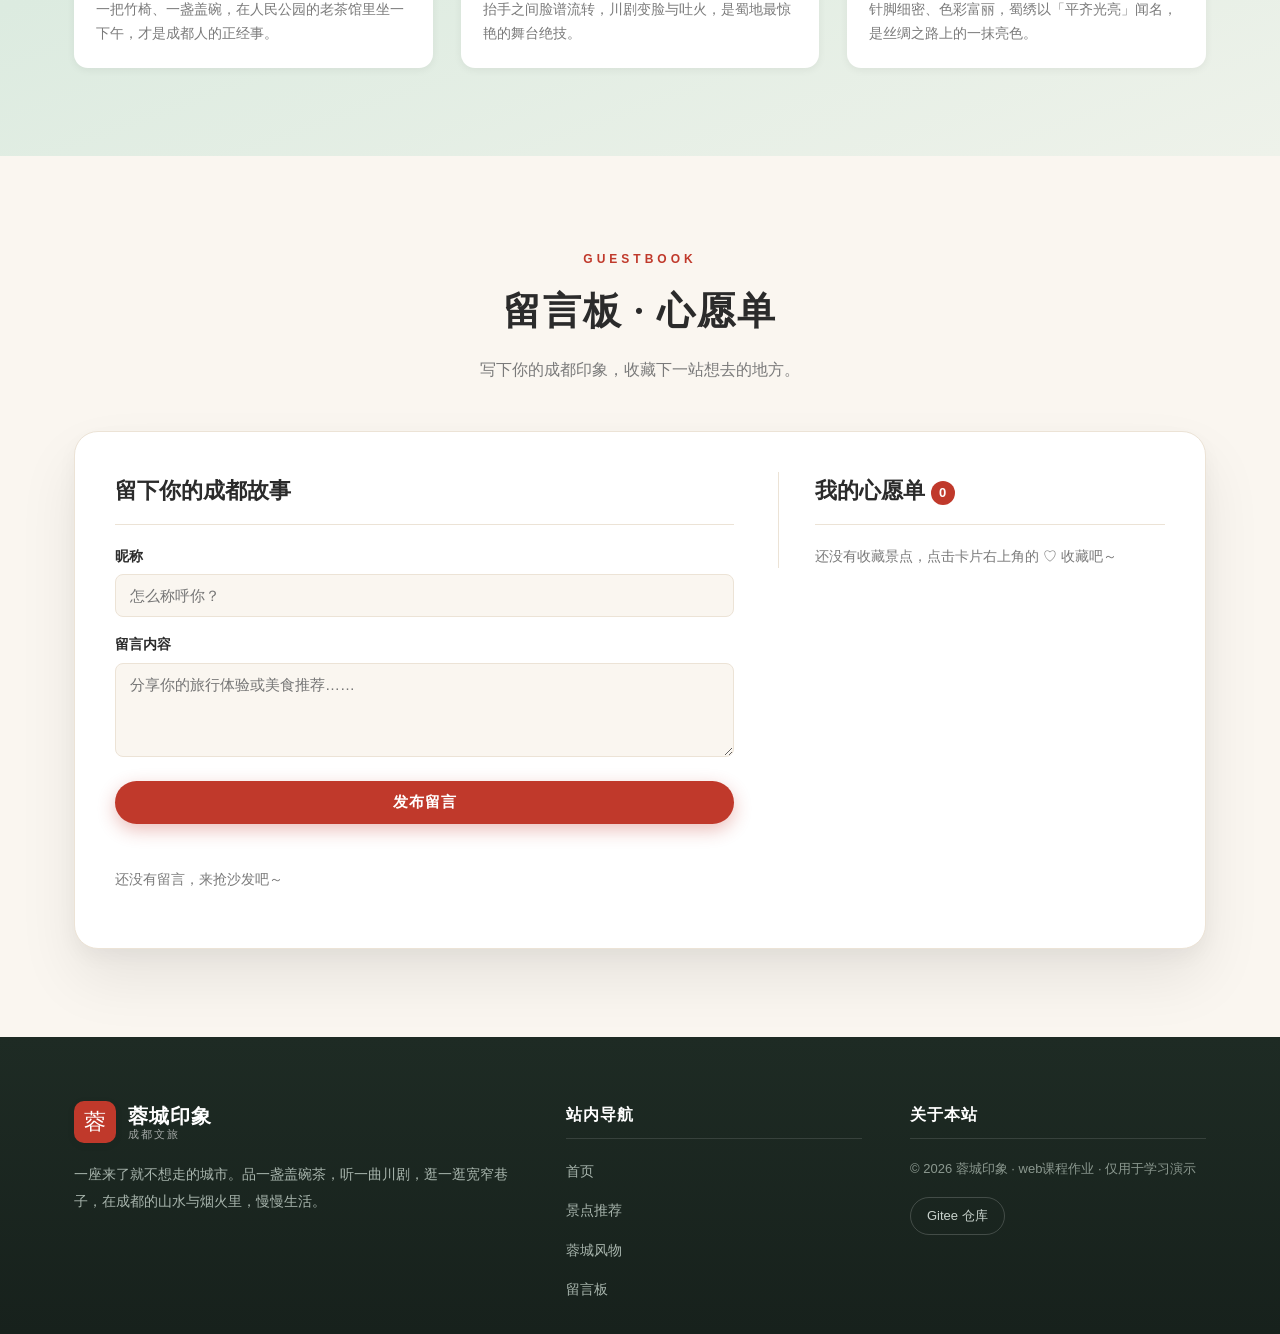
==== commit eee6936e: "chore: 更新页脚仓库链接与在线预览地址为真实仓库 Co-Authored-By: Claude Opus 4.8 (1M context) <noreply@anthropic.com>" ====
--- a/index.html
+++ b/index.html
@@ -219,9 +219,7 @@
         <h4 class="footer-col-title">关于本站</h4>
         <p class="footer-copy">© 2026 蓉城印象 · web课程作业 · 仅用于学习演示</p>
         <div class="footer-repo">
-          <!-- TODO：替换为你的真实仓库地址 -->
-          <a href="https://gitee.com/你的用户名/chengdu-travel" target="_blank" rel="noopener">Gitee 仓库</a>
-          <a href="https://github.com/你的用户名/chengdu-travel" target="_blank" rel="noopener">GitHub 仓库</a>
+          <a href="https://gitee.com/zeng-jing0306/web" target="_blank" rel="noopener">Gitee 仓库</a>
         </div>
       </div>
     </div>
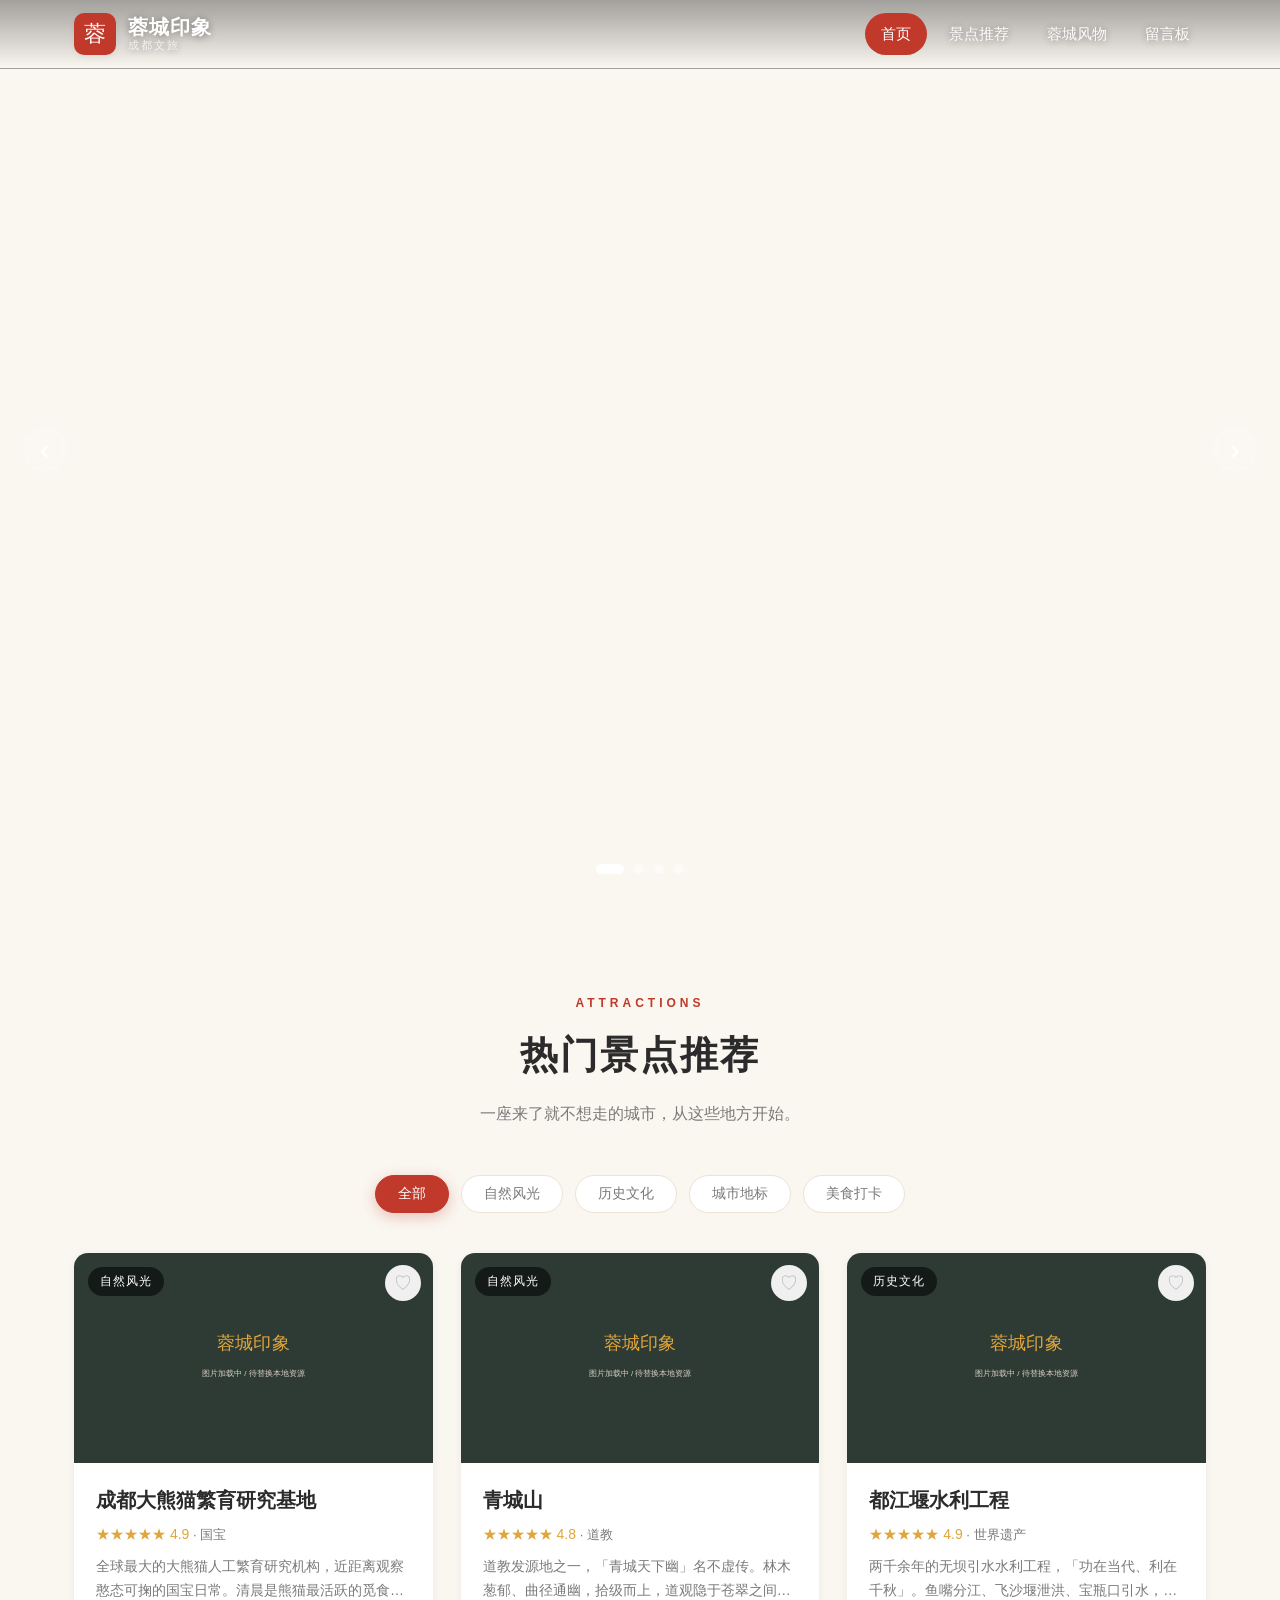
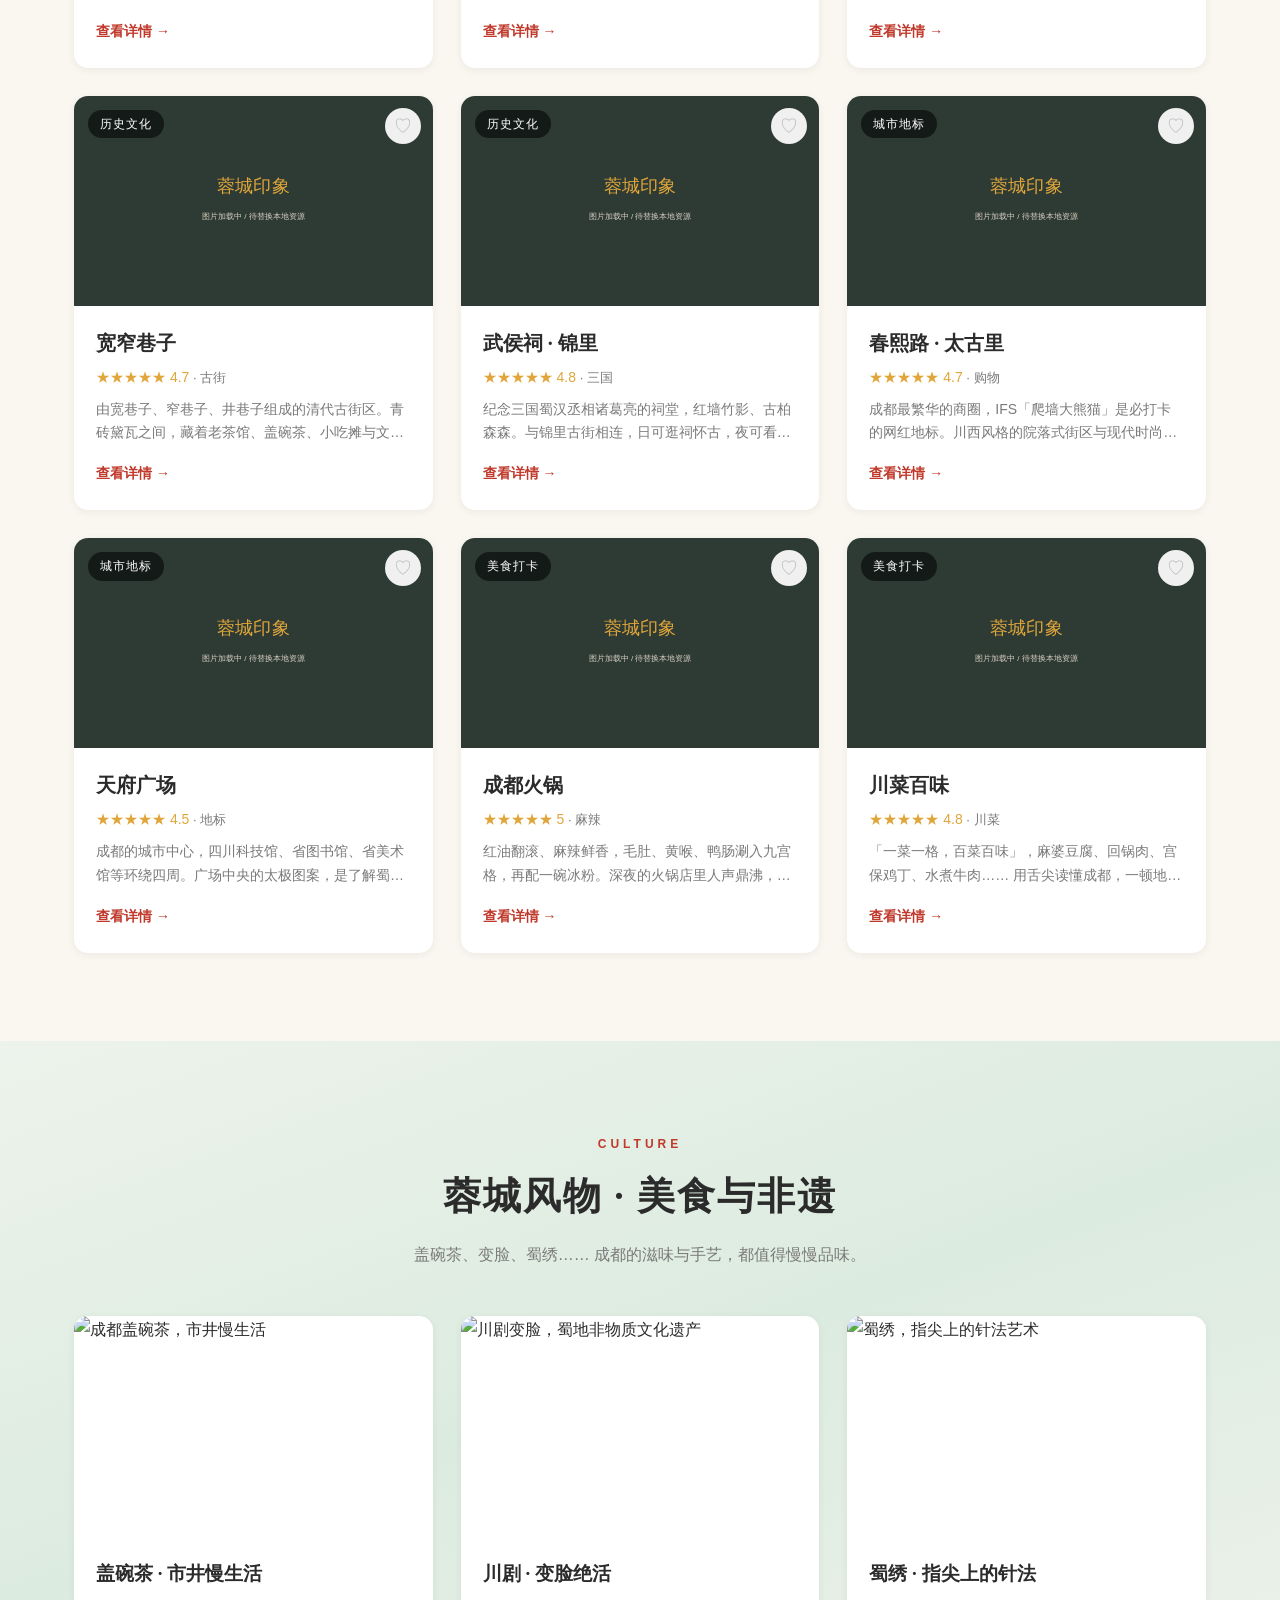
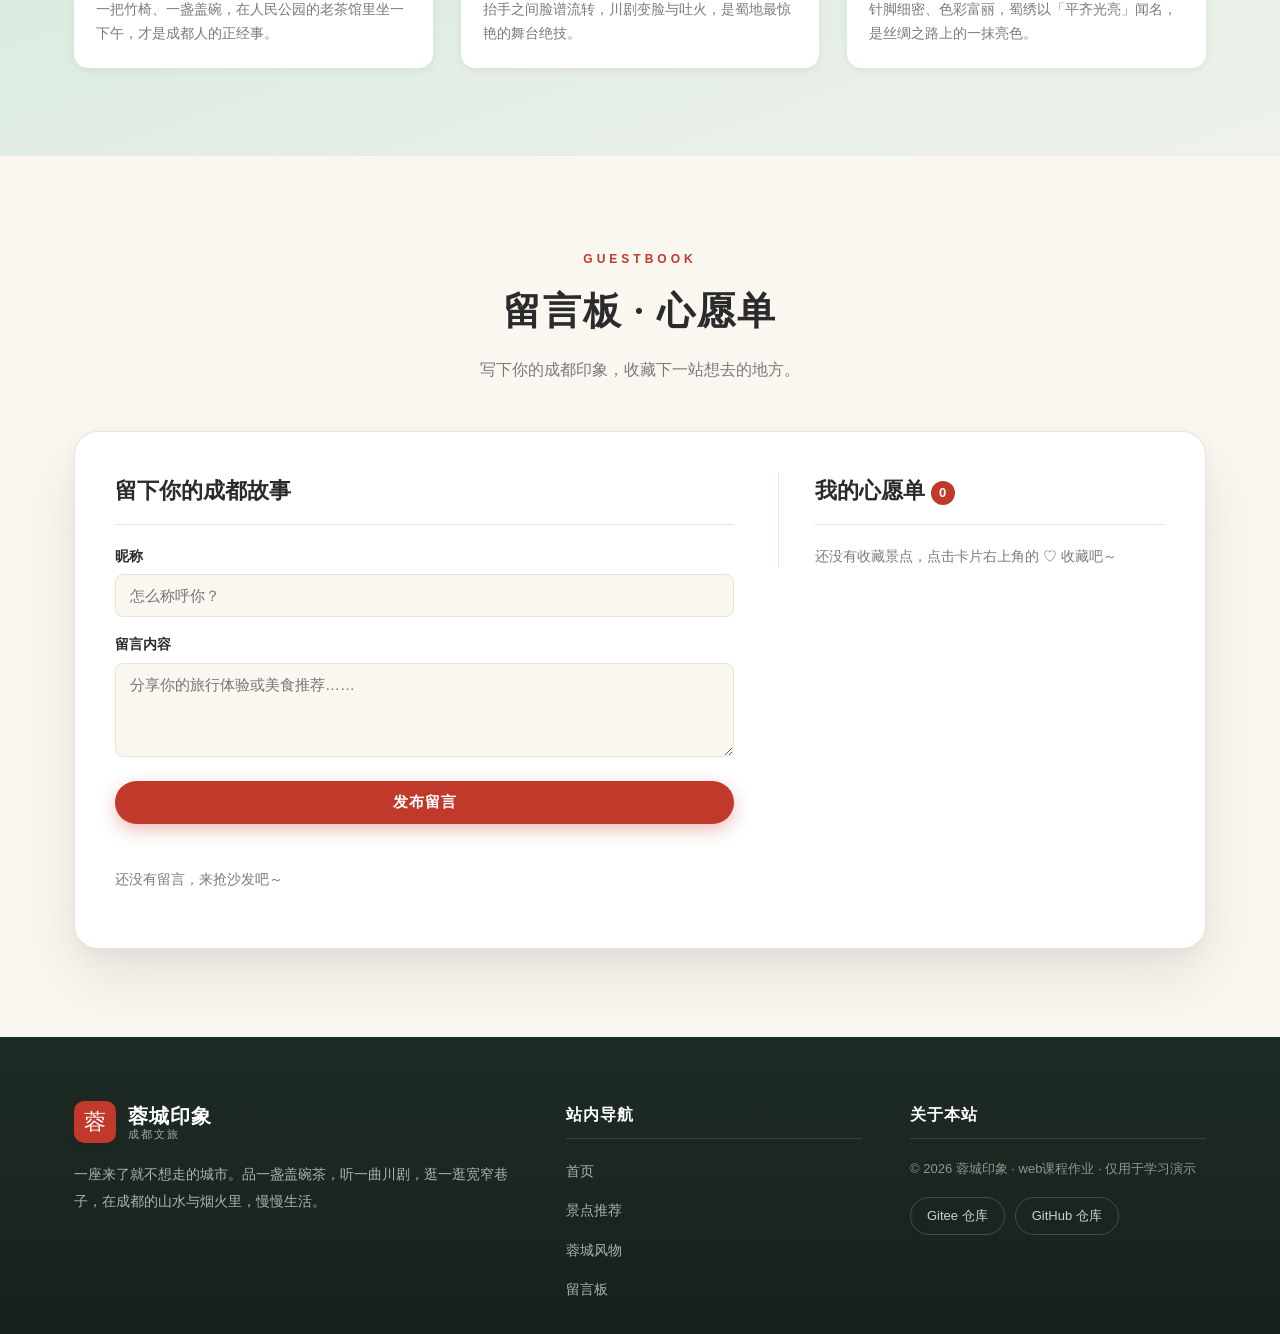
==== commit f04e6359: "docs: 更新在线访问地址为 GitHub Pages 正式网址 - README 补充在线网址、GitHub 部署源仓库 - 页脚补回 GitHub 仓库链接  Co-Authored-By: C" ====
--- a/index.html
+++ b/index.html
@@ -220,6 +220,7 @@
         <p class="footer-copy">© 2026 蓉城印象 · web课程作业 · 仅用于学习演示</p>
         <div class="footer-repo">
           <a href="https://gitee.com/zeng-jing0306/web" target="_blank" rel="noopener">Gitee 仓库</a>
+          <a href="https://github.com/Jing-e/web" target="_blank" rel="noopener">GitHub 仓库</a>
         </div>
       </div>
     </div>
